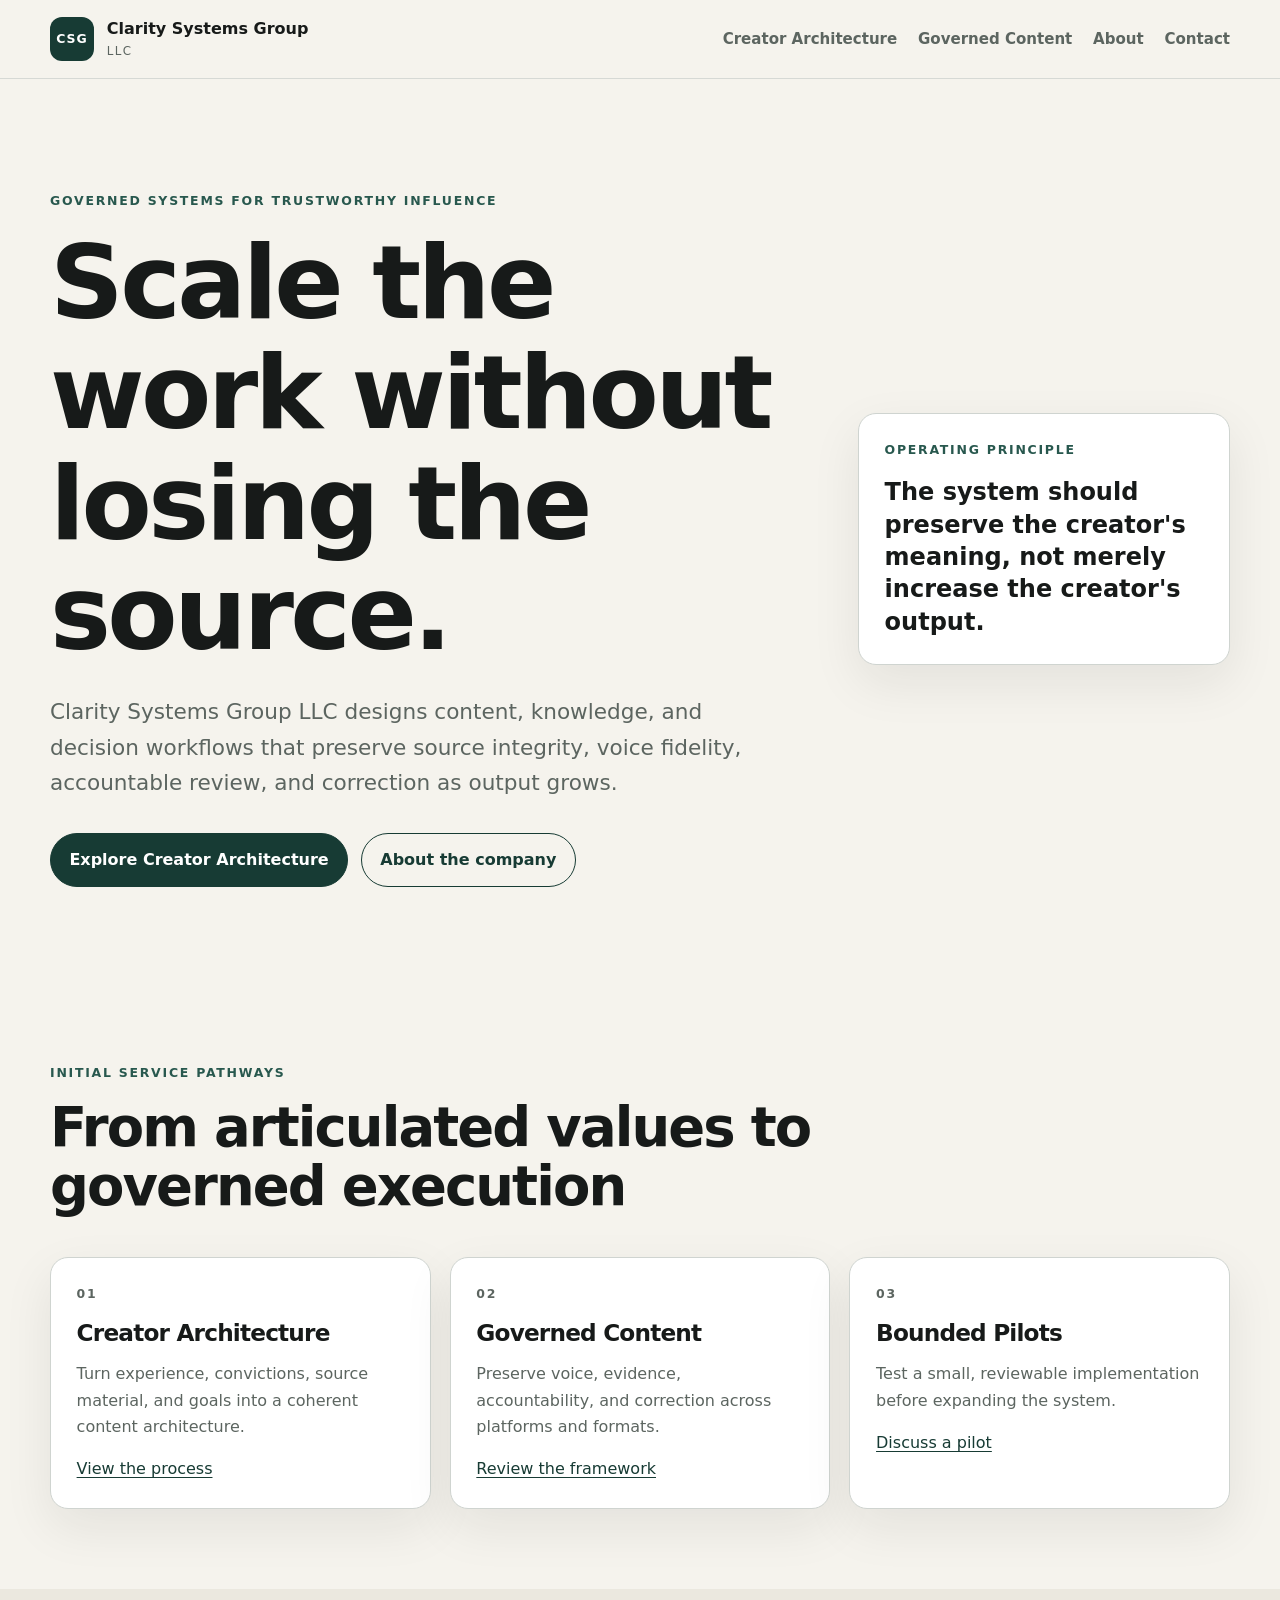
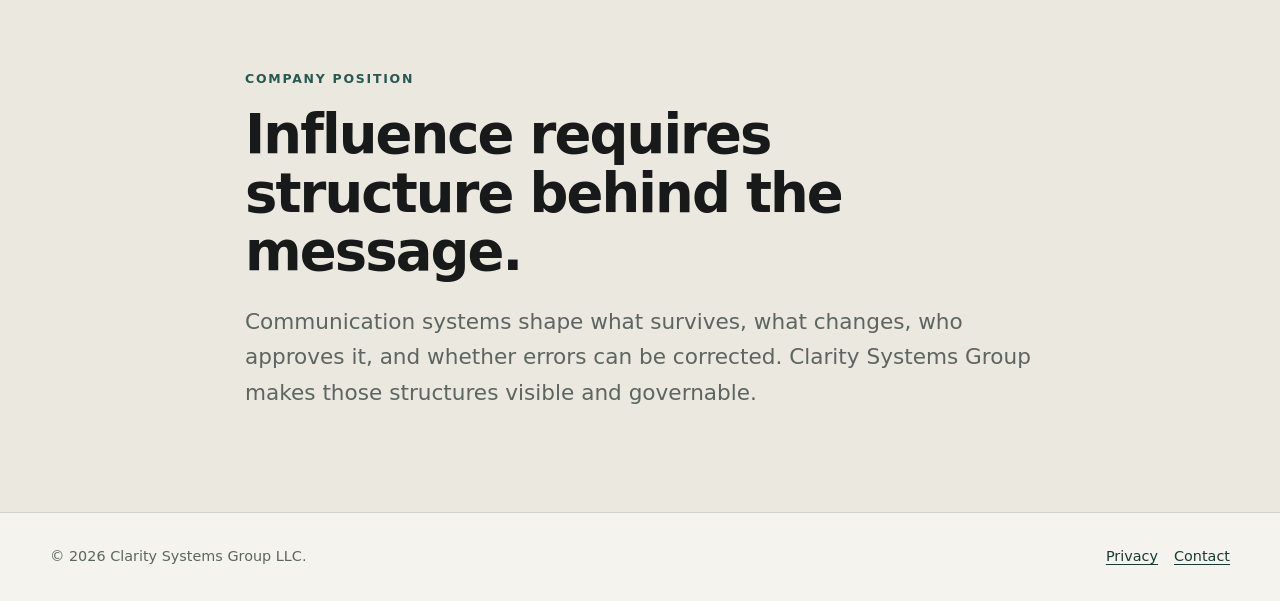
==== index.html @ c0c5545d "feat: initialize Clarity Systems Group website" ====
<!doctype html>
<html lang="en">
<head>
    <meta charset="utf-8">
    <meta name="viewport" content="width=device-width, initial-scale=1">
    <meta name="description" content="Clarity Systems Group LLC designs governed systems for trustworthy content, knowledge, and influence.">
    <title>Clarity Systems Group LLC</title>
    <link rel="stylesheet" href="assets/css/site.css">
    <script src="assets/js/site.js" defer></script>
</head>
<body>
    <header class="site-header">
        <div class="container header-inner">
            <a class="brand" href="./">
                <span class="brand-mark" aria-hidden="true">CSG</span>
                <span>
                    <strong>Clarity Systems Group</strong>
                    <small>LLC</small>
                </span>
            </a>

            <nav class="site-nav" aria-label="Primary navigation">
                <a href="creator-architecture/">Creator Architecture</a>
                <a href="governed-content/">Governed Content</a>
                <a href="about/">About</a>
                <a href="contact/">Contact</a>
            </nav>
        </div>
    </header>

    <main>
        <section class="hero">
            <div class="container hero-grid">
                <div>
                    <p class="eyebrow">Governed systems for trustworthy influence</p>
                    <h1>Scale the work without losing the source.</h1>
                    <p class="hero-copy">
                        Clarity Systems Group LLC designs content, knowledge, and
                        decision workflows that preserve source integrity, voice
                        fidelity, accountable review, and correction as output grows.
                    </p>

                    <div class="actions">
                        <a class="button primary" href="creator-architecture/">Explore Creator Architecture</a>
                        <a class="button secondary" href="about/">About the company</a>
                    </div>
                </div>

                <aside class="principle-card" aria-label="Operating principle">
                    <p class="card-label">Operating principle</p>
                    <blockquote>
                        The system should preserve the creator's meaning,
                        not merely increase the creator's output.
                    </blockquote>
                </aside>
            </div>
        </section>

        <section class="section">
            <div class="container">
                <div class="section-heading">
                    <p class="eyebrow">Initial service pathways</p>
                    <h2>From articulated values to governed execution</h2>
                </div>

                <div class="card-grid">
                    <article class="service-card">
                        <p class="card-number">01</p>
                        <h3>Creator Architecture</h3>
                        <p>Turn experience, convictions, source material, and goals into a coherent content architecture.</p>
                        <a href="creator-architecture/">View the process</a>
                    </article>

                    <article class="service-card">
                        <p class="card-number">02</p>
                        <h3>Governed Content</h3>
                        <p>Preserve voice, evidence, accountability, and correction across platforms and formats.</p>
                        <a href="governed-content/">Review the framework</a>
                    </article>

                    <article class="service-card">
                        <p class="card-number">03</p>
                        <h3>Bounded Pilots</h3>
                        <p>Test a small, reviewable implementation before expanding the system.</p>
                        <a href="contact/">Discuss a pilot</a>
                    </article>
                </div>
            </div>
        </section>

        <section class="section section-muted">
            <div class="container narrow">
                <p class="eyebrow">Company position</p>
                <h2>Influence requires structure behind the message.</h2>
                <p class="large-copy">
                    Communication systems shape what survives, what changes,
                    who approves it, and whether errors can be corrected.
                    Clarity Systems Group makes those structures visible and governable.
                </p>
            </div>
        </section>
    </main>

    <footer class="site-footer">
        <div class="container footer-inner">
            <p>&copy; <span data-current-year>2026</span> Clarity Systems Group LLC.</p>
            <nav aria-label="Footer navigation">
                <a href="privacy/">Privacy</a>
                <a href="contact/">Contact</a>
            </nav>
        </div>
    </footer>
</body>
</html>
---- assets/css/site.css ----
:root {
    --background: #f5f3ed;
    --surface: #ffffff;
    --surface-muted: #ebe8df;
    --text: #171a19;
    --muted: #5c6560;
    --border: #cfd4d0;
    --accent: #28584e;
    --accent-dark: #173b34;
    --accent-soft: #dce9e4;
    --max-width: 1180px;
    --narrow-width: 790px;
    --radius: 18px;
    --shadow: 0 18px 50px rgba(22, 25, 24, 0.08);
}

* {
    box-sizing: border-box;
}

html {
    scroll-behavior: smooth;
}

body {
    margin: 0;
    background: var(--background);
    color: var(--text);
    font-family: Inter, system-ui, -apple-system, "Segoe UI", sans-serif;
    line-height: 1.65;
}

a {
    color: var(--accent-dark);
    text-underline-offset: 0.2em;
}

a:hover {
    color: var(--accent);
}

.container {
    width: min(calc(100% - 2rem), var(--max-width));
    margin-inline: auto;
}

.container.narrow {
    max-width: var(--narrow-width);
}

.site-header {
    position: sticky;
    top: 0;
    z-index: 20;
    border-bottom: 1px solid rgba(207, 212, 208, 0.8);
    background: rgba(245, 243, 237, 0.94);
    backdrop-filter: blur(16px);
}

.header-inner {
    display: flex;
    min-height: 78px;
    align-items: center;
    justify-content: space-between;
    gap: 2rem;
}

.brand {
    display: inline-flex;
    align-items: center;
    gap: 0.8rem;
    color: var(--text);
    text-decoration: none;
}

.brand-mark {
    display: grid;
    width: 44px;
    height: 44px;
    place-items: center;
    border-radius: 12px;
    background: var(--accent-dark);
    color: #ffffff;
    font-size: 0.78rem;
    font-weight: 800;
    letter-spacing: 0.08em;
}

.brand strong,
.brand small {
    display: block;
}

.brand small {
    color: var(--muted);
    font-size: 0.74rem;
    letter-spacing: 0.12em;
    text-transform: uppercase;
}

.site-nav {
    display: flex;
    flex-wrap: wrap;
    gap: 1.3rem;
}

.site-nav a {
    color: var(--muted);
    font-size: 0.94rem;
    font-weight: 650;
    text-decoration: none;
}

.hero {
    padding: 7rem 0 6rem;
}

.hero-grid {
    display: grid;
    grid-template-columns: minmax(0, 1.5fr) minmax(280px, 0.75fr);
    gap: 4rem;
    align-items: center;
}

.eyebrow,
.card-label,
.card-number {
    margin: 0 0 1rem;
    color: var(--accent);
    font-size: 0.78rem;
    font-weight: 800;
    letter-spacing: 0.14em;
    text-transform: uppercase;
}

h1,
h2,
h3 {
    margin-top: 0;
    line-height: 1.08;
    letter-spacing: -0.035em;
}

h1 {
    max-width: 900px;
    margin-bottom: 1.5rem;
    font-size: clamp(3rem, 8vw, 6.4rem);
}

.page-hero h1 {
    font-size: clamp(2.8rem, 7vw, 5rem);
}

h2 {
    margin-bottom: 1rem;
    font-size: clamp(2rem, 5vw, 3.4rem);
}

h3 {
    margin-bottom: 0.8rem;
    font-size: 1.45rem;
}

.hero-copy,
.lead,
.large-copy {
    color: var(--muted);
    font-size: clamp(1.1rem, 2.4vw, 1.35rem);
}

.actions {
    display: flex;
    flex-wrap: wrap;
    gap: 0.8rem;
    margin-top: 2rem;
}

.button {
    display: inline-flex;
    min-height: 48px;
    align-items: center;
    justify-content: center;
    padding: 0.8rem 1.15rem;
    border: 1px solid var(--accent-dark);
    border-radius: 999px;
    font-weight: 750;
    text-decoration: none;
}

.button.primary {
    background: var(--accent-dark);
    color: #ffffff;
}

.button.secondary {
    color: var(--accent-dark);
}

.principle-card,
.service-card,
.notice {
    border: 1px solid var(--border);
    border-radius: var(--radius);
    background: var(--surface);
    box-shadow: var(--shadow);
}

.principle-card,
.service-card {
    padding: 1.6rem;
}

.principle-card blockquote {
    margin: 0;
    font-size: 1.5rem;
    font-weight: 650;
    line-height: 1.35;
}

.section,
.page-hero {
    padding: 5rem 0;
}

.page-hero,
.section-muted {
    background: var(--surface-muted);
}

.page-hero {
    border-bottom: 1px solid var(--border);
}

.section-heading {
    max-width: 820px;
    margin-bottom: 2.5rem;
}

.card-grid {
    display: grid;
    grid-template-columns: repeat(3, minmax(0, 1fr));
    gap: 1.2rem;
}

.service-card p {
    color: var(--muted);
}

.prose > * + * {
    margin-top: 1.4rem;
}

.prose h2 {
    margin-top: 3.5rem;
    font-size: clamp(1.7rem, 4vw, 2.5rem);
}

.notice {
    margin-top: 2rem;
    padding: 1.2rem 1.3rem;
    background: var(--accent-soft);
    box-shadow: none;
}

.flow {
    overflow-x: auto;
    padding: 1.3rem;
    border-radius: 14px;
    background: #171c1a;
    color: #eef5f2;
    line-height: 1.6;
}

.site-footer {
    border-top: 1px solid var(--border);
    padding: 2rem 0;
    color: var(--muted);
    font-size: 0.9rem;
}

.footer-inner {
    display: flex;
    align-items: center;
    justify-content: space-between;
    gap: 1rem;
}

.footer-inner p {
    margin: 0;
}

.footer-inner nav {
    display: flex;
    gap: 1rem;
}

@media (max-width: 820px) {
    .header-inner,
    .footer-inner {
        align-items: flex-start;
        flex-direction: column;
    }

    .header-inner {
        padding: 1rem 0;
    }

    .hero {
        padding-top: 4.5rem;
    }

    .hero-grid,
    .card-grid {
        grid-template-columns: 1fr;
    }
}

@media (max-width: 540px) {
    .site-nav {
        gap: 0.8rem 1rem;
    }

    .site-nav a {
        font-size: 0.86rem;
    }

    .section,
    .page-hero {
        padding: 3.5rem 0;
    }
}
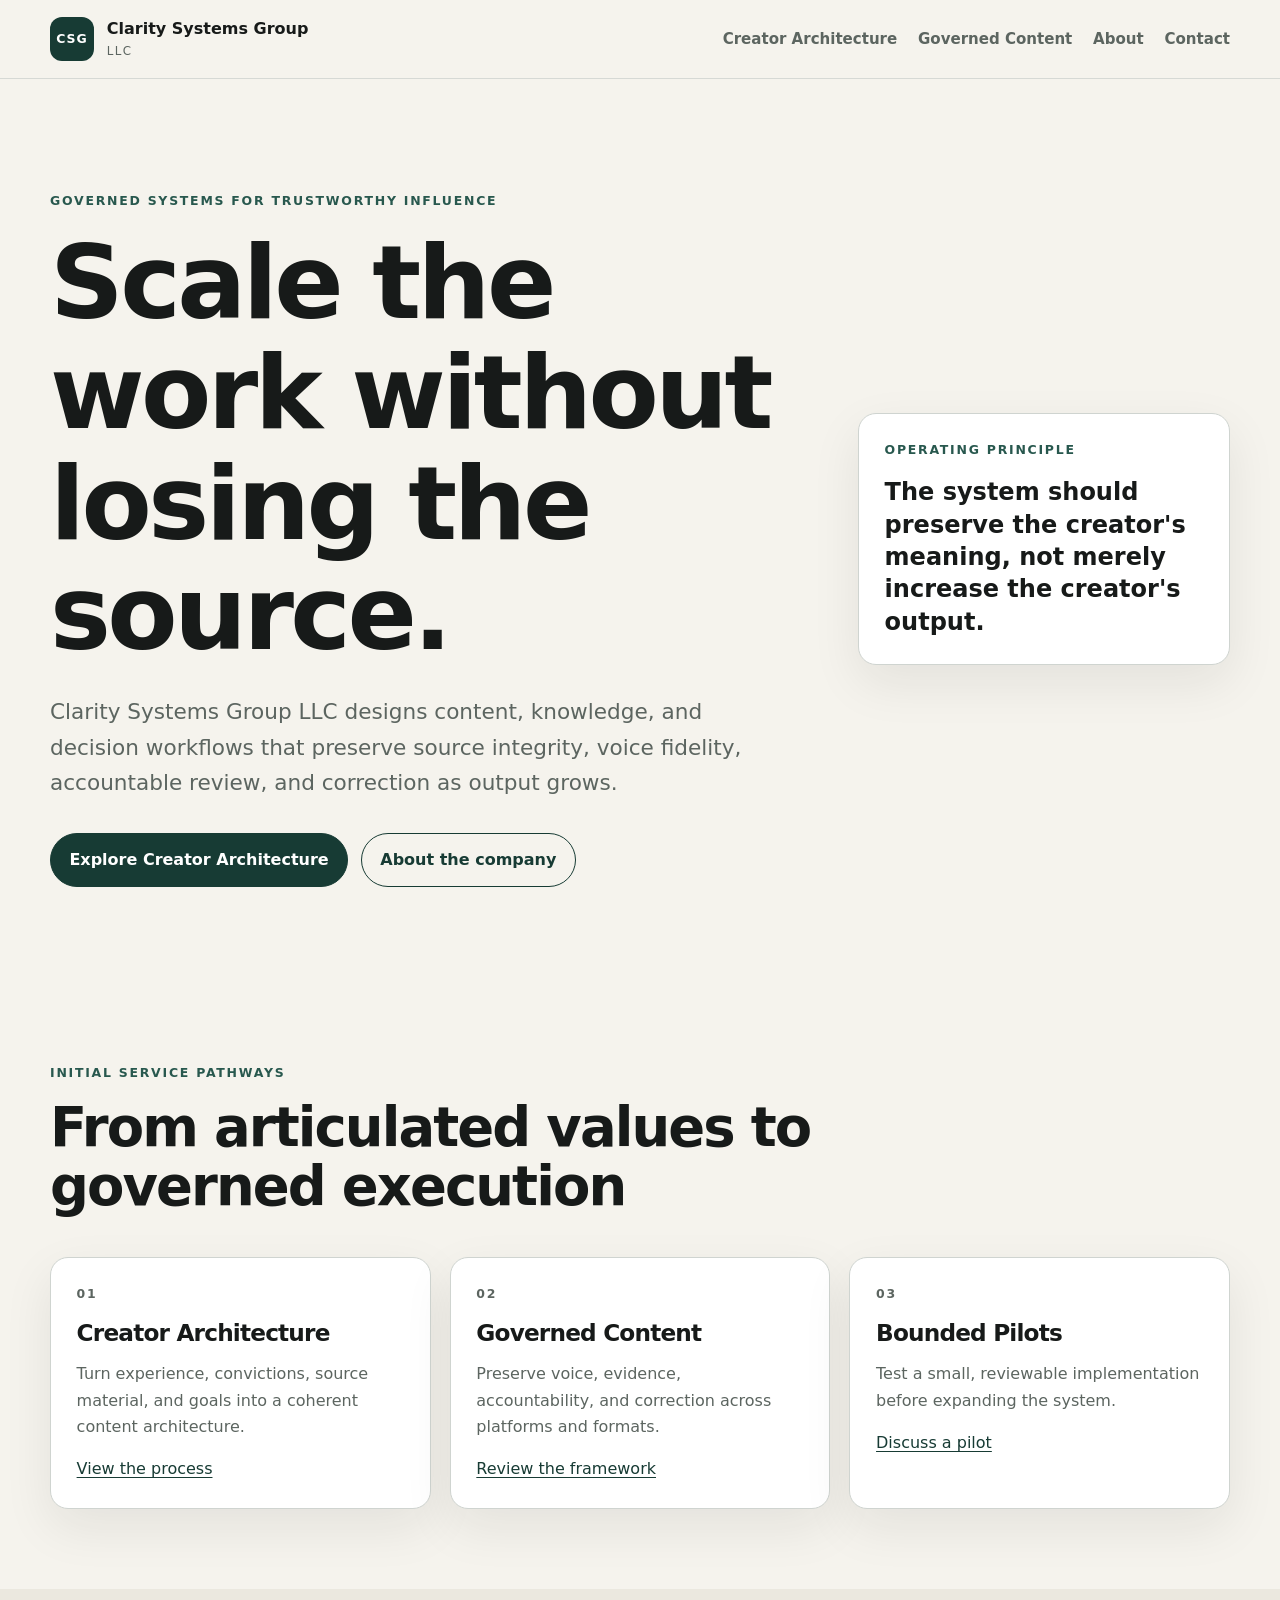
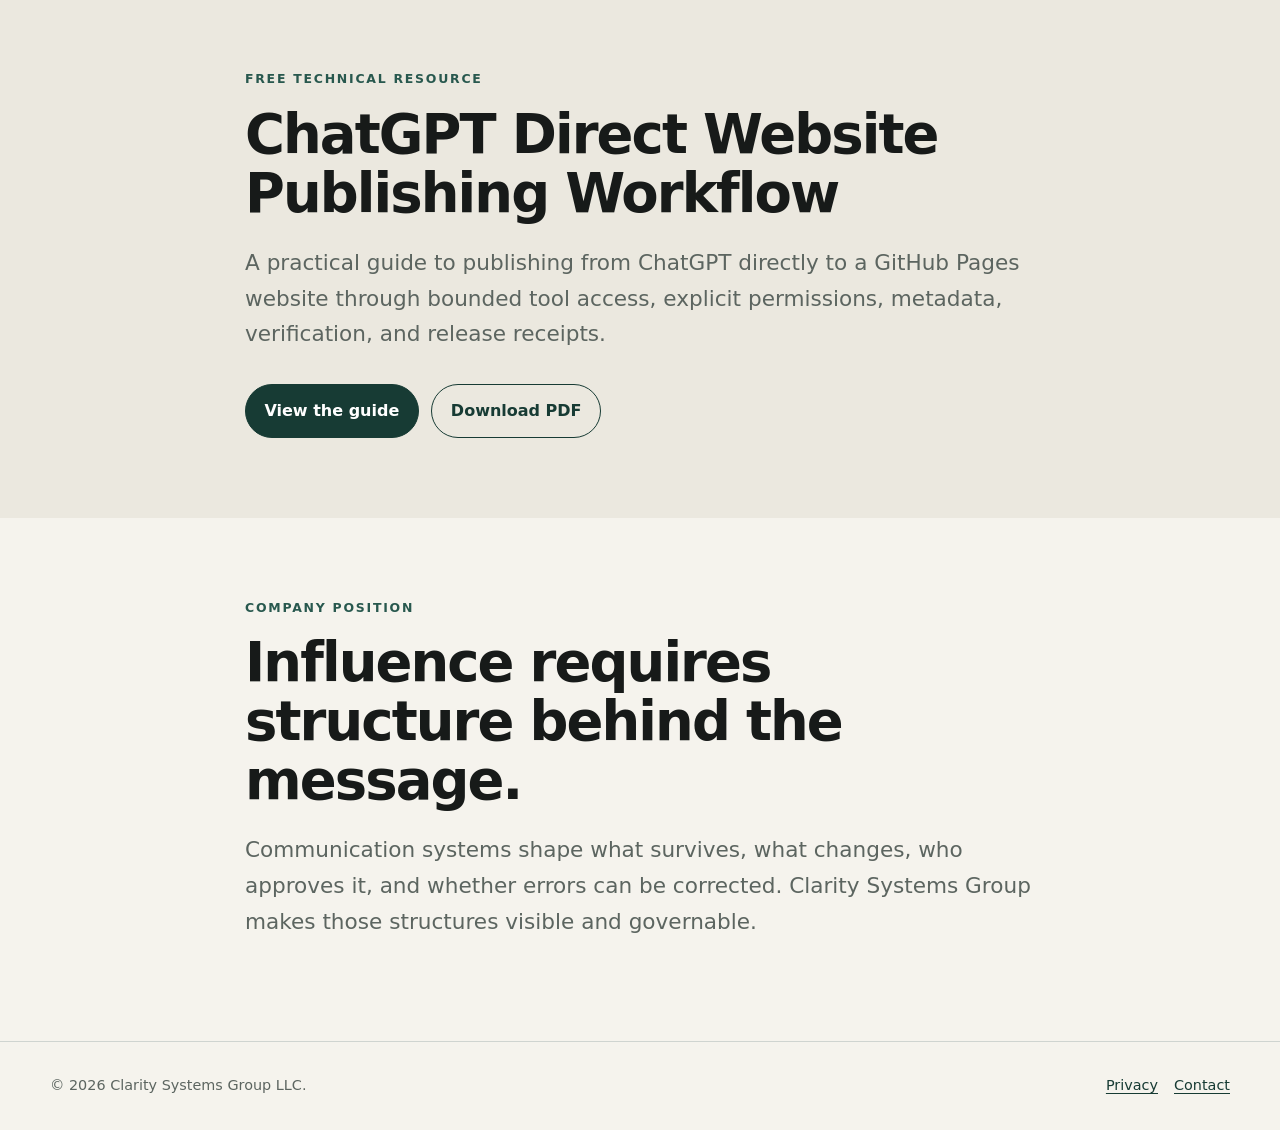
==== commit 6f3a5fce: "feat(resources): publish ChatGPT direct website workflow guide" ====
--- a/index.html
+++ b/index.html
@@ -13,12 +13,8 @@
         <div class="container header-inner">
             <a class="brand" href="./">
                 <span class="brand-mark" aria-hidden="true">CSG</span>
-                <span>
-                    <strong>Clarity Systems Group</strong>
-                    <small>LLC</small>
-                </span>
+                <span><strong>Clarity Systems Group</strong><small>LLC</small></span>
             </a>
-
             <nav class="site-nav" aria-label="Primary navigation">
                 <a href="creator-architecture/">Creator Architecture</a>
                 <a href="governed-content/">Governed Content</a>
@@ -27,42 +23,30 @@
             </nav>
         </div>
     </header>
-
     <main>
         <section class="hero">
             <div class="container hero-grid">
                 <div>
                     <p class="eyebrow">Governed systems for trustworthy influence</p>
                     <h1>Scale the work without losing the source.</h1>
-                    <p class="hero-copy">
-                        Clarity Systems Group LLC designs content, knowledge, and
-                        decision workflows that preserve source integrity, voice
-                        fidelity, accountable review, and correction as output grows.
-                    </p>
-
+                    <p class="hero-copy">Clarity Systems Group LLC designs content, knowledge, and decision workflows that preserve source integrity, voice fidelity, accountable review, and correction as output grows.</p>
                     <div class="actions">
                         <a class="button primary" href="creator-architecture/">Explore Creator Architecture</a>
                         <a class="button secondary" href="about/">About the company</a>
                     </div>
                 </div>
-
                 <aside class="principle-card" aria-label="Operating principle">
                     <p class="card-label">Operating principle</p>
-                    <blockquote>
-                        The system should preserve the creator's meaning,
-                        not merely increase the creator's output.
-                    </blockquote>
+                    <blockquote>The system should preserve the creator's meaning, not merely increase the creator's output.</blockquote>
                 </aside>
             </div>
         </section>
-
         <section class="section">
             <div class="container">
                 <div class="section-heading">
                     <p class="eyebrow">Initial service pathways</p>
                     <h2>From articulated values to governed execution</h2>
                 </div>
-
                 <div class="card-grid">
                     <article class="service-card">
                         <p class="card-number">01</p>
@@ -70,14 +54,12 @@
                         <p>Turn experience, convictions, source material, and goals into a coherent content architecture.</p>
                         <a href="creator-architecture/">View the process</a>
                     </article>
-
                     <article class="service-card">
                         <p class="card-number">02</p>
                         <h3>Governed Content</h3>
                         <p>Preserve voice, evidence, accountability, and correction across platforms and formats.</p>
                         <a href="governed-content/">Review the framework</a>
                     </article>
-
                     <article class="service-card">
                         <p class="card-number">03</p>
                         <h3>Bounded Pilots</h3>
@@ -90,17 +72,24 @@
 
         <section class="section section-muted">
             <div class="container narrow">
+                <p class="eyebrow">Free technical resource</p>
+                <h2>ChatGPT Direct Website Publishing Workflow</h2>
+                <p class="large-copy">A practical guide to publishing from ChatGPT directly to a GitHub Pages website through bounded tool access, explicit permissions, metadata, verification, and release receipts.</p>
+                <div class="actions">
+                    <a class="button primary" href="resources/chatgpt-direct-website-publishing/">View the guide</a>
+                    <a class="button secondary" href="downloads/chatgpt-direct-website-publishing-workflow.pdf" download>Download PDF</a>
+                </div>
+            </div>
+        </section>
+
+        <section class="section">
+            <div class="container narrow">
                 <p class="eyebrow">Company position</p>
                 <h2>Influence requires structure behind the message.</h2>
-                <p class="large-copy">
-                    Communication systems shape what survives, what changes,
-                    who approves it, and whether errors can be corrected.
-                    Clarity Systems Group makes those structures visible and governable.
-                </p>
+                <p class="large-copy">Communication systems shape what survives, what changes, who approves it, and whether errors can be corrected. Clarity Systems Group makes those structures visible and governable.</p>
             </div>
         </section>
     </main>
-
     <footer class="site-footer">
         <div class="container footer-inner">
             <p>&copy; <span data-current-year>2026</span> Clarity Systems Group LLC.</p>
@@ -111,4 +100,4 @@
         </div>
     </footer>
 </body>
-</html>+</html>
